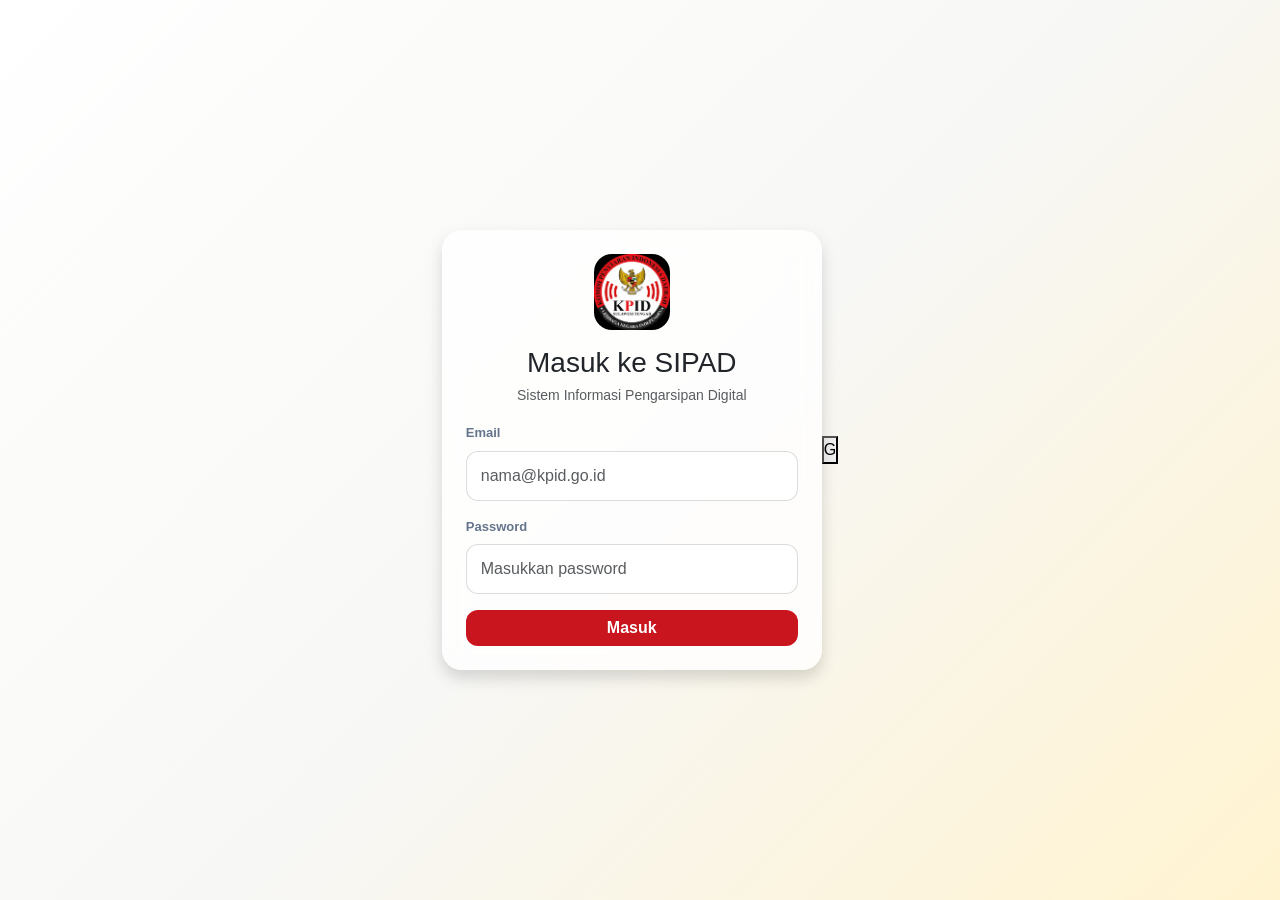
==== SIPAD-4.0-Enterprise/frontend/index.html @ 6e5cac75 "Add files via upload" ====
<!doctype html>
<html lang="id">
<head>
  <meta charset="utf-8">
  <meta name="viewport" content="width=device-width,initial-scale=1">
  <meta http-equiv="refresh" content="0;url=pages/login.html">
  <title>ArsipDigitalKPIDSulteng</title>
</head>
<body>
  <p>Membuka SIPAD...</p>
  <script>location.replace('pages/login.html');</script>
</body>
</html>
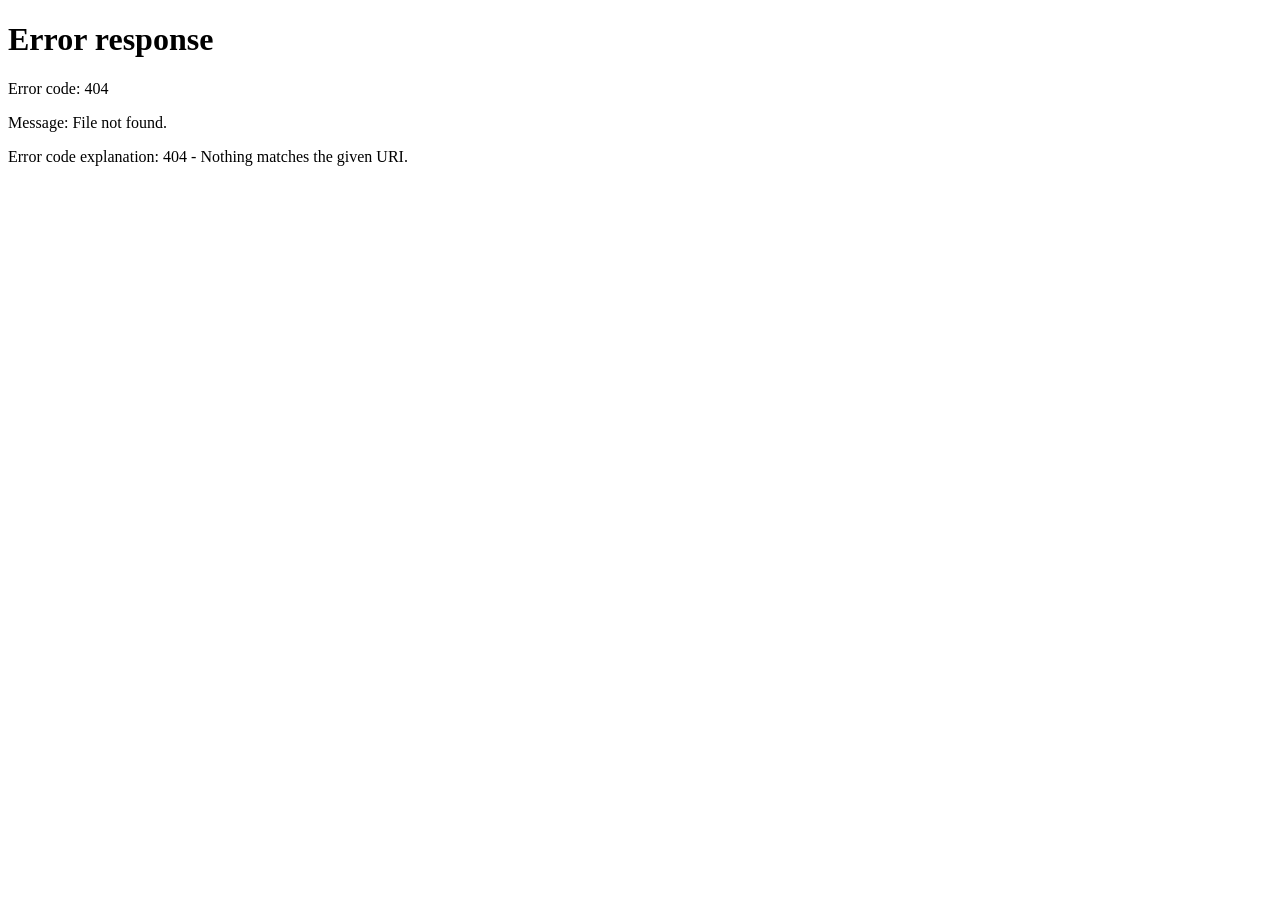
==== commit 3e213fb7: "Refactor index.html for improved redirection Updated the HTML structure and redirection script." ====
--- a/SIPAD-4.0-Enterprise/frontend/index.html
+++ b/SIPAD-4.0-Enterprise/frontend/index.html
@@ -1,13 +1,13 @@
-<!doctype html>
+<!DOCTYPE html>
 <html lang="id">
 <head>
-  <meta charset="utf-8">
-  <meta name="viewport" content="width=device-width,initial-scale=1">
-  <meta http-equiv="refresh" content="0;url=pages/login.html">
-  <title>ArsipDigitalKPIDSulteng</title>
+  <meta charset="UTF-8">
+  <title>ArsipDigitalKPIDSUlteng</title>
+  <script>
+    window.location.replace("/pages/login.html");
+  </script>
 </head>
 <body>
-  <p>Membuka SIPAD...</p>
-  <script>location.replace('pages/login.html');</script>
+  <p>Mengarahkan ke halaman login...</p>
 </body>
 </html>
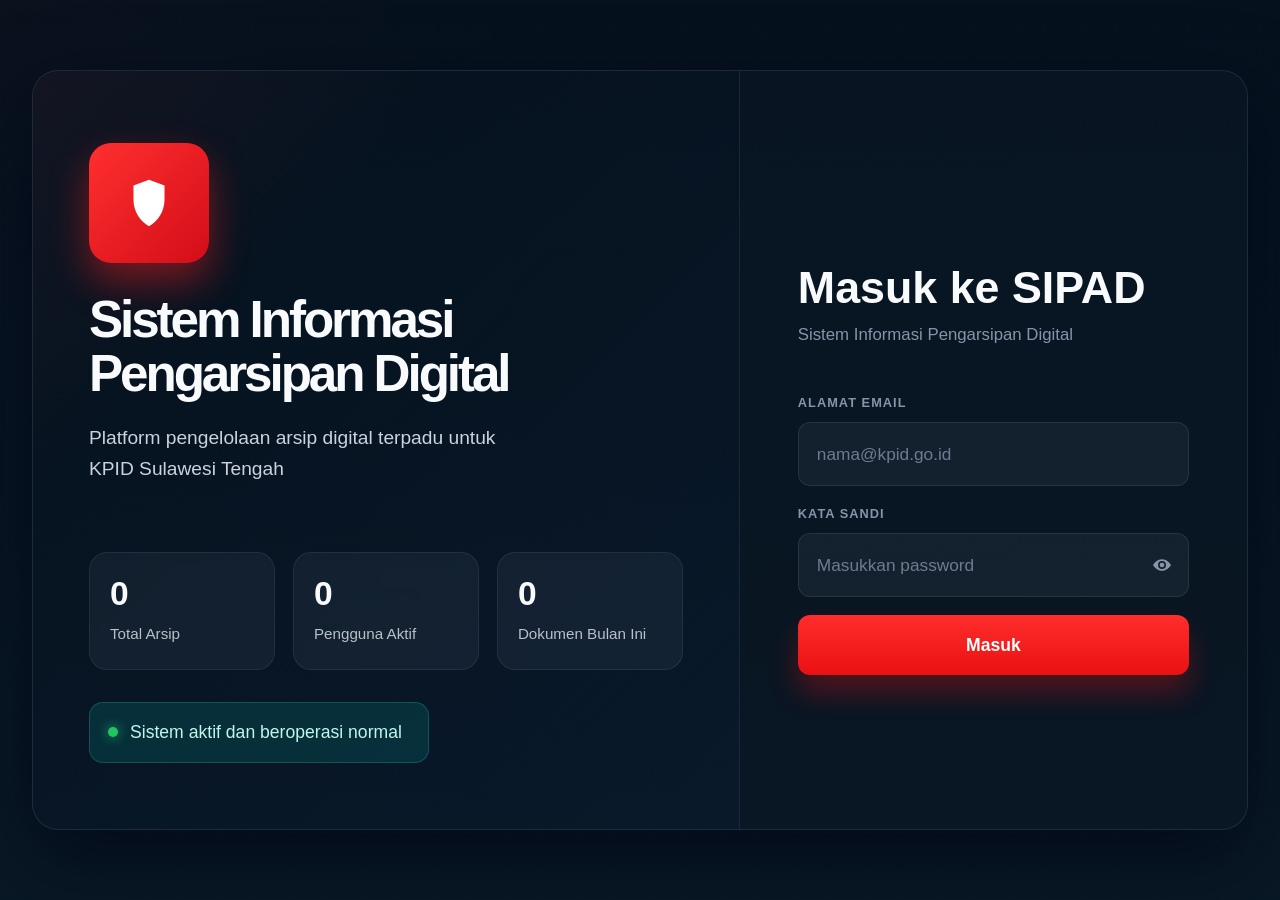
==== commit 1ed9e7d1: "Update index.html" ====
--- a/SIPAD-4.0-Enterprise/frontend/index.html
+++ b/SIPAD-4.0-Enterprise/frontend/index.html
@@ -1,13 +1,10 @@
 <!DOCTYPE html>
-<html lang="id">
-<head>
-  <meta charset="UTF-8">
-  <title>ArsipDigitalKPIDSUlteng</title>
-  <script>
-    window.location.replace("/pages/login.html");
-  </script>
-</head>
-<body>
-  <p>Mengarahkan ke halaman login...</p>
-</body>
-</html>
+<script src="/js/auth-guard.js"></script>
+<script>
+  if (window.isSipadSessionValid && window.isSipadSessionValid()) {
+    location.replace("pages/dashboard.html");
+  } else {
+    if (window.clearSipadSession) window.clearSipadSession();
+    location.replace("pages/login.html");
+  }
+</script>
